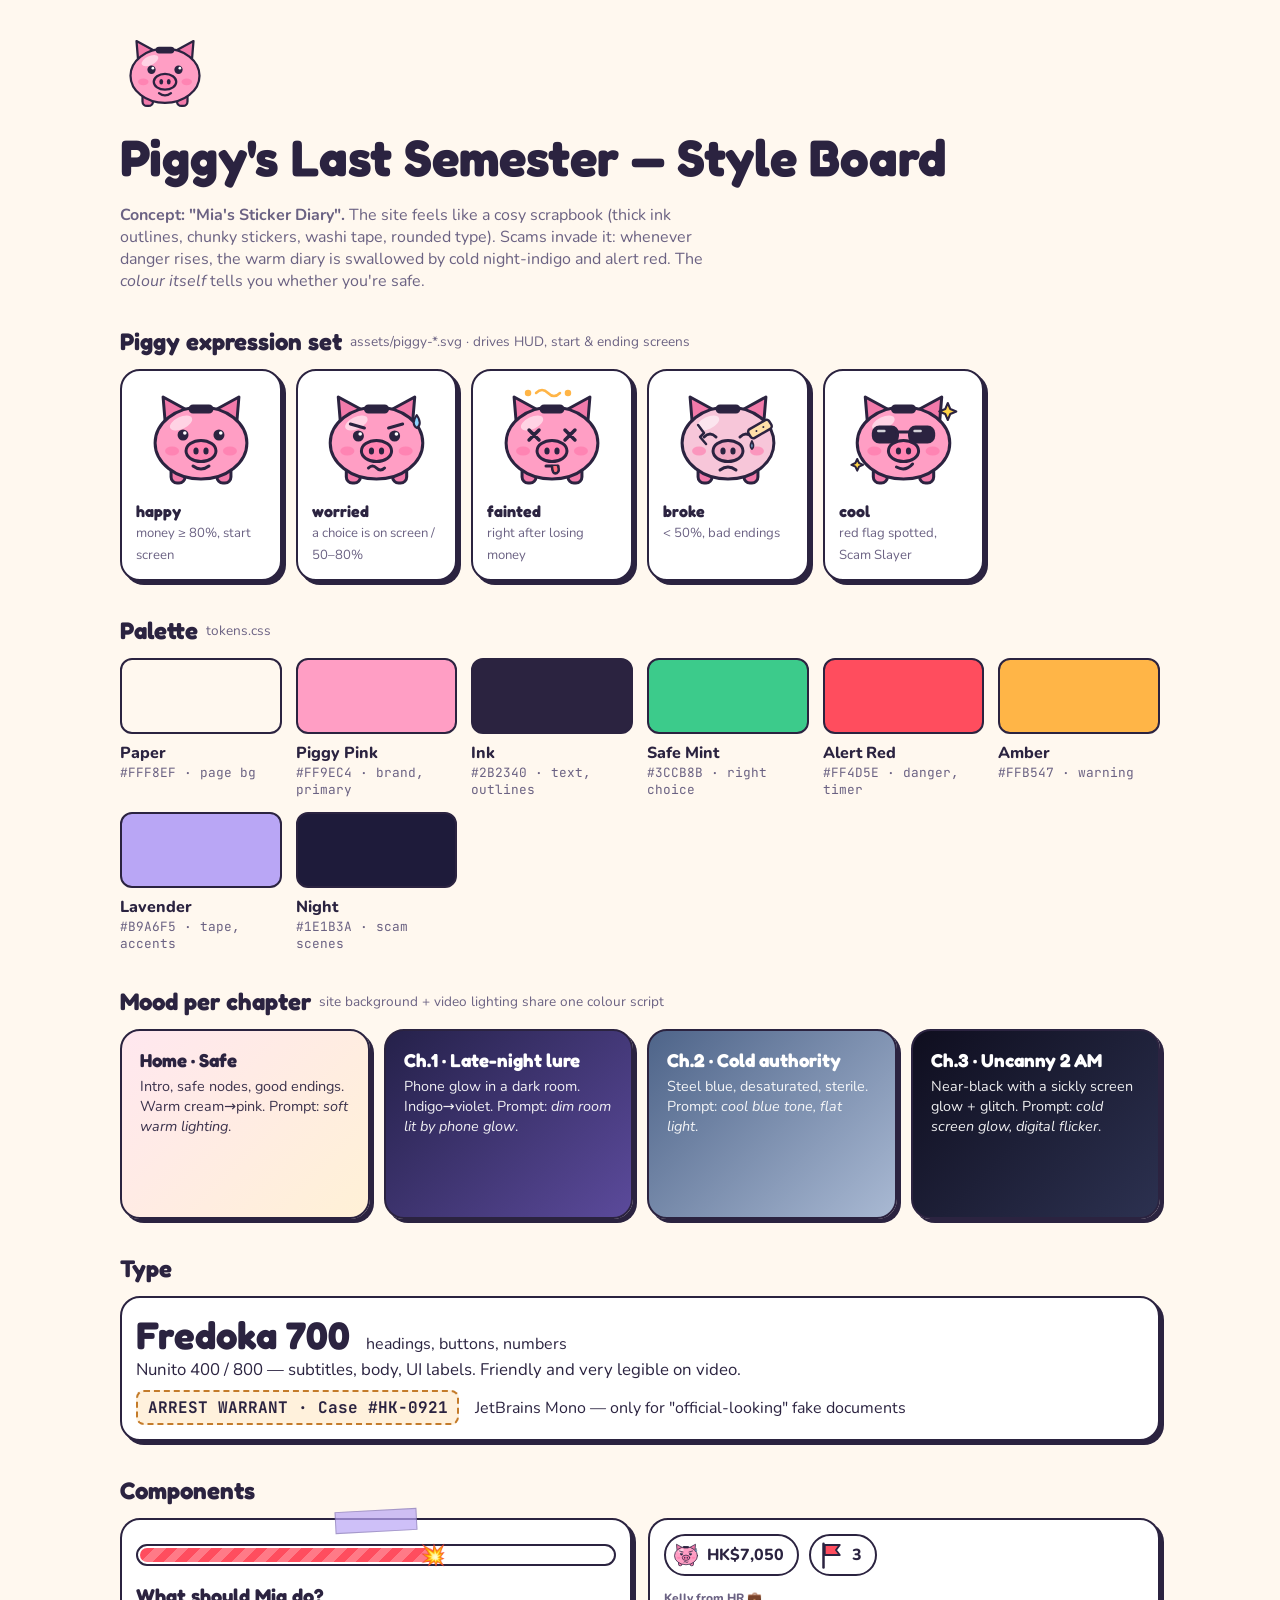
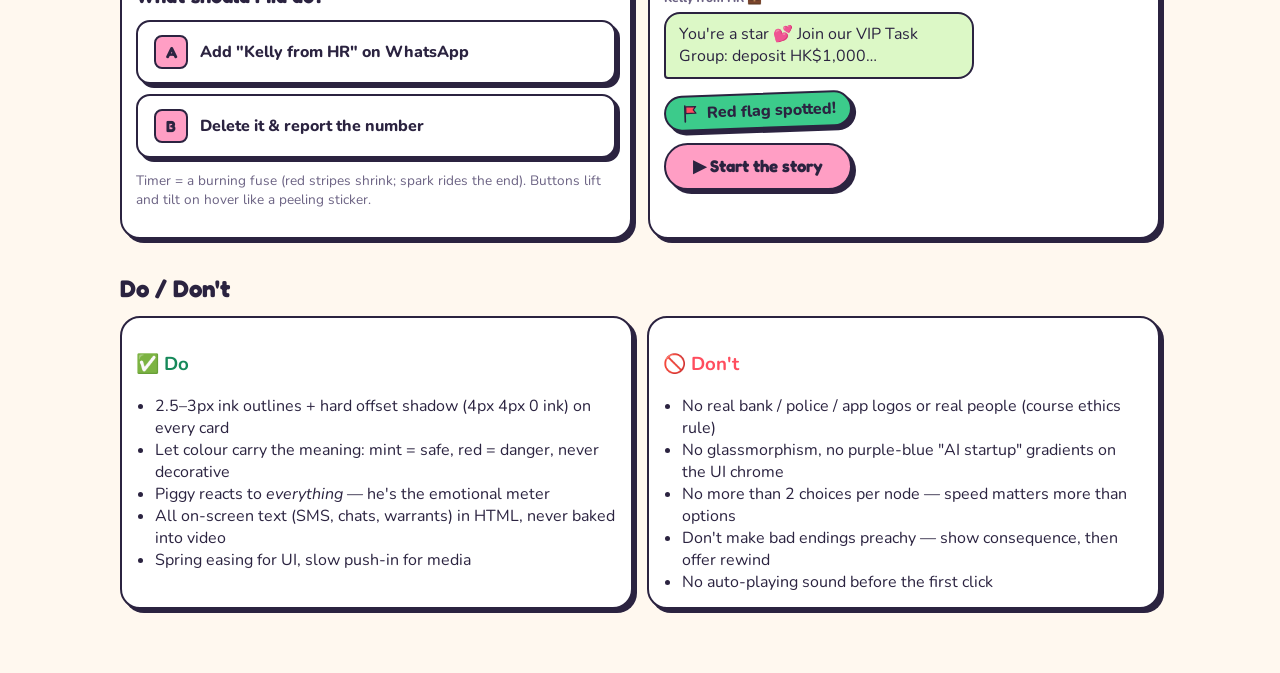
==== styleboard.html @ 3b6ccc5a "Interactive anti-scam story prototype: Piggy's Last Semester Branching story engine, Sticker Diary U" ====
<!doctype html>
<html lang="en">
<head>
<meta charset="utf-8">
<meta name="viewport" content="width=device-width, initial-scale=1">
<title>Piggy Style Board</title>
<link rel="preconnect" href="https://fonts.googleapis.com">
<link href="https://fonts.googleapis.com/css2?family=Fredoka:wght@500;600;700&family=Nunito:wght@400;700;800&family=JetBrains+Mono:wght@500;700&display=swap" rel="stylesheet">
<link rel="stylesheet" href="tokens.css">
<style>
  body{margin:0;background:var(--paper);color:var(--ink);font-family:var(--font-body)}
  .wrap{max-width:1040px;margin:0 auto;padding:32px 16px 64px}
  h1{font-family:var(--font-display);font-size:clamp(2rem,5vw,3.2rem);margin:.1em 0}
  h2{font-family:var(--font-display);font-size:1.5rem;margin:2.2rem 0 .8rem;display:flex;gap:.5rem;align-items:center}
  h2 small{font-family:var(--font-body);font-size:.85rem;color:var(--ink-soft);font-weight:400}
  .lead{color:var(--ink-soft);max-width:60ch}
  .grid{display:grid;gap:14px;grid-template-columns:repeat(auto-fill,minmax(150px,1fr))}
  .sticker{background:var(--card);border:var(--outline);border-radius:var(--r-lg);box-shadow:var(--shadow-sticker);padding:14px}
  .pig img{width:100%;height:110px;object-fit:contain}
  .pig b{display:block;font-family:var(--font-display)}
  .pig span{font-size:.82rem;color:var(--ink-soft)}
  .sw{height:72px;border-radius:12px;border:var(--outline);margin-bottom:8px}
  .sw-name{font-weight:800}.sw-hex{font-family:var(--font-mono);font-size:.8rem;color:var(--ink-soft)}
  .moods{display:grid;gap:14px;grid-template-columns:repeat(auto-fit,minmax(220px,1fr))}
  .mood{border-radius:var(--r-lg);border:var(--outline);padding:18px;min-height:150px;box-shadow:var(--shadow-sticker);color:#fff}
  .mood h3{font-family:var(--font-display);margin:0 0 .3em}
  .mood p{margin:0;font-size:.9rem;opacity:.92}
  .type-row{display:flex;gap:16px;flex-wrap:wrap;align-items:baseline}
  .t-display{font-family:var(--font-display);font-weight:700;font-size:2.4rem}
  .t-body{font-size:1.05rem}
  .t-mono{font-family:var(--font-mono);font-weight:700;background:#FFF1DC;border:2px dashed #C47B2A;padding:.3em .6em;border-radius:8px}
  .demo-stage{display:grid;gap:16px;grid-template-columns:1fr 1fr}
  @media (max-width:760px){.demo-stage{grid-template-columns:1fr}}
  .btn-choice{display:flex;gap:.7em;align-items:center;width:100%;text-align:left;font:800 1rem var(--font-body);background:var(--card);color:var(--ink);border:var(--outline);border-radius:var(--r-md);padding:.8em 1em;box-shadow:var(--shadow-sticker);cursor:pointer;transition:transform var(--t-fast) var(--ease-spring),box-shadow var(--t-fast)}
  .btn-choice:hover{transform:translate(-2px,-2px) rotate(-.5deg);box-shadow:6px 6px 0 var(--ink)}
  .btn-choice .key{display:grid;place-items:center;width:1.9em;height:1.9em;border-radius:8px;background:var(--pig);border:2.5px solid var(--ink);color:var(--ink);font-family:var(--font-display)}
  .btn-primary{font:700 1.05rem var(--font-display);background:var(--pig);color:var(--ink);border:var(--outline);border-radius:999px;padding:.7em 1.6em;box-shadow:var(--shadow-sticker);cursor:pointer}
  .fuse{position:relative;height:18px;border:var(--outline);border-radius:999px;background:var(--card);overflow:visible;margin:10px 0 18px}
  .fuse i{position:absolute;inset:2px auto 2px 2px;width:62%;border-radius:999px;background:repeating-linear-gradient(-45deg,var(--alert) 0 8px,#FF7A87 8px 16px)}
  .fuse b{position:absolute;left:62%;top:50%;transform:translate(-50%,-50%);font-size:1.3rem}
  .bubble{background:#DCF8C6;border:var(--outline);border-radius:16px 16px 16px 4px;padding:.6em .8em;max-width:280px}
  .phone-chip{font:800 .75rem var(--font-body);color:var(--ink-soft);margin-bottom:6px}
  .flag-stamp{display:inline-flex;gap:.4em;align-items:center;background:var(--safe);color:var(--ink);border:var(--outline);border-radius:999px;padding:.3em .9em;font-weight:800;transform:rotate(-2deg);box-shadow:var(--shadow-sticker)}
  .hud-demo{display:flex;gap:10px;flex-wrap:wrap}
  .hud-chip{display:flex;gap:.4em;align-items:center;background:var(--card);border:var(--outline);border-radius:999px;padding:.25em .8em .25em .3em;font-weight:800}
  .hud-chip img{width:30px;height:30px}
  .tape{position:relative}
  .tape::before{content:"";position:absolute;top:-10px;left:50%;width:80px;height:20px;transform:translateX(-50%) rotate(-3deg);background:rgba(185,166,245,.7);border:1.5px solid rgba(43,35,64,.25)}
  .do-dont{display:grid;grid-template-columns:1fr 1fr;gap:14px}
  @media (max-width:640px){.do-dont{grid-template-columns:1fr}}
  .do-dont ul{margin:.3em 0 0;padding-left:1.2em}
  .do h3{color:var(--safe-ink)}.dont h3{color:var(--alert)}
</style>
</head>
<body>
<div class="wrap">
  <img src="assets/piggy-happy.svg" alt="" width="90">
  <h1>Piggy's Last Semester — Style Board</h1>
  <p class="lead"><b>Concept: "Mia's Sticker Diary".</b> The site feels like a cosy scrapbook (thick ink outlines, chunky stickers, washi tape, rounded type). Scams invade it: whenever danger rises, the warm diary is swallowed by cold night-indigo and alert red. The <i>colour itself</i> tells you whether you're safe.</p>

  <h2>Piggy expression set <small>assets/piggy-*.svg · drives HUD, start &amp; ending screens</small></h2>
  <div class="grid">
    <div class="sticker pig"><img src="assets/piggy-happy.svg" alt=""><b>happy</b><span>money ≥ 80%, start screen</span></div>
    <div class="sticker pig"><img src="assets/piggy-worried.svg" alt=""><b>worried</b><span>a choice is on screen / 50–80%</span></div>
    <div class="sticker pig"><img src="assets/piggy-fainted.svg" alt=""><b>fainted</b><span>right after losing money</span></div>
    <div class="sticker pig"><img src="assets/piggy-broke.svg" alt=""><b>broke</b><span>&lt; 50%, bad endings</span></div>
    <div class="sticker pig"><img src="assets/piggy-cool.svg" alt=""><b>cool</b><span>red flag spotted, Scam Slayer</span></div>
  </div>

  <h2>Palette <small>tokens.css</small></h2>
  <div class="grid">
    <div><div class="sw" style="background:#FFF8EF"></div><div class="sw-name">Paper</div><div class="sw-hex">#FFF8EF · page bg</div></div>
    <div><div class="sw" style="background:#FF9EC4"></div><div class="sw-name">Piggy Pink</div><div class="sw-hex">#FF9EC4 · brand, primary</div></div>
    <div><div class="sw" style="background:#2B2340"></div><div class="sw-name">Ink</div><div class="sw-hex">#2B2340 · text, outlines</div></div>
    <div><div class="sw" style="background:#3CCB8B"></div><div class="sw-name">Safe Mint</div><div class="sw-hex">#3CCB8B · right choice</div></div>
    <div><div class="sw" style="background:#FF4D5E"></div><div class="sw-name">Alert Red</div><div class="sw-hex">#FF4D5E · danger, timer</div></div>
    <div><div class="sw" style="background:#FFB547"></div><div class="sw-name">Amber</div><div class="sw-hex">#FFB547 · warning</div></div>
    <div><div class="sw" style="background:#B9A6F5"></div><div class="sw-name">Lavender</div><div class="sw-hex">#B9A6F5 · tape, accents</div></div>
    <div><div class="sw" style="background:#1E1B3A"></div><div class="sw-name">Night</div><div class="sw-hex">#1E1B3A · scam scenes</div></div>
  </div>

  <h2>Mood per chapter <small>site background + video lighting share one colour script</small></h2>
  <div class="moods">
    <div class="mood" style="background:var(--mood-home);color:var(--ink)"><h3>Home · Safe</h3><p>Intro, safe nodes, good endings. Warm cream→pink. Prompt: <i>soft warm lighting</i>.</p></div>
    <div class="mood" style="background:var(--mood-ch1)"><h3>Ch.1 · Late-night lure</h3><p>Phone glow in a dark room. Indigo→violet. Prompt: <i>dim room lit by phone glow</i>.</p></div>
    <div class="mood" style="background:var(--mood-ch2)"><h3>Ch.2 · Cold authority</h3><p>Steel blue, desaturated, sterile. Prompt: <i>cool blue tone, flat light</i>.</p></div>
    <div class="mood" style="background:var(--mood-ch3)"><h3>Ch.3 · Uncanny 2 AM</h3><p>Near-black with a sickly screen glow + glitch. Prompt: <i>cold screen glow, digital flicker</i>.</p></div>
  </div>

  <h2>Type</h2>
  <div class="sticker">
    <div class="type-row"><span class="t-display">Fredoka 700</span><span>headings, buttons, numbers</span></div>
    <div class="type-row"><span class="t-body">Nunito 400 / 800 — subtitles, body, UI labels. Friendly and very legible on video.</span></div>
    <div class="type-row" style="margin-top:.6em"><span class="t-mono">ARREST WARRANT · Case #HK-0921</span><span>JetBrains Mono — only for "official-looking" fake documents</span></div>
  </div>

  <h2>Components</h2>
  <div class="demo-stage">
    <div class="sticker tape">
      <div class="fuse"><i></i><b>💥</b></div>
      <div style="font:700 1.25rem var(--font-display);margin-bottom:.6em">What should Mia do?</div>
      <div style="display:grid;gap:10px">
        <button class="btn-choice"><span class="key">A</span>Add "Kelly from HR" on WhatsApp</button>
        <button class="btn-choice"><span class="key">B</span>Delete it &amp; report the number</button>
      </div>
      <p style="font-size:.85rem;color:var(--ink-soft)">Timer = a burning fuse (red stripes shrink; spark rides the end). Buttons lift and tilt on hover like a peeling sticker.</p>
    </div>
    <div class="sticker" style="display:grid;gap:14px;align-content:start">
      <div class="hud-demo">
        <span class="hud-chip"><img src="assets/piggy-worried.svg" alt="">HK$7,050</span>
        <span class="hud-chip"><img src="assets/icon-flag.svg" alt="">3</span>
      </div>
      <div><div class="phone-chip">Kelly from HR 💼</div><div class="bubble">You're a star 💕 Join our VIP Task Group: deposit HK$1,000…</div></div>
      <div><span class="flag-stamp"><img src="assets/icon-flag.svg" width="20" alt="">Red flag spotted!</span></div>
      <div><button class="btn-primary">▶ Start the story</button></div>
    </div>
  </div>

  <h2>Do / Don't</h2>
  <div class="do-dont">
    <div class="sticker do"><h3>✅ Do</h3><ul>
      <li>2.5–3px ink outlines + hard offset shadow (4px 4px 0 ink) on every card</li>
      <li>Let colour carry the meaning: mint = safe, red = danger, never decorative</li>
      <li>Piggy reacts to <i>everything</i> — he's the emotional meter</li>
      <li>All on-screen text (SMS, chats, warrants) in HTML, never baked into video</li>
      <li>Spring easing for UI, slow push-in for media</li>
    </ul></div>
    <div class="sticker dont"><h3>🚫 Don't</h3><ul>
      <li>No real bank / police / app logos or real people (course ethics rule)</li>
      <li>No glassmorphism, no purple-blue "AI startup" gradients on the UI chrome</li>
      <li>No more than 2 choices per node — speed matters more than options</li>
      <li>Don't make bad endings preachy — show consequence, then offer rewind</li>
      <li>No auto-playing sound before the first click</li>
    </ul></div>
  </div>
</div>
</body>
</html>
---- tokens.css ----
/* Piggy's Last Semester — design tokens. Single source of truth for colour, type, shape, motion. */
:root{
  /* colour */
  --paper:#FFF8EF; --card:#FFFFFF; --ink:#2B2340; --ink-soft:#6B6283;
  --pig:#FF9EC4; --pig-deep:#F27AAA;
  --safe:#3CCB8B; --safe-ink:#16895A; --alert:#FF4D5E; --amber:#FFB547;
  --lavender:#B9A6F5; --sky:#8FD3FF; --gold:#FFD447; --night:#1E1B3A;

  /* chapter moods (stage backgrounds, mirror the video lighting) */
  --mood-home:linear-gradient(135deg,#FFE7EF 0%,#FFF1D6 100%);
  --mood-ch1:linear-gradient(135deg,#25214A 0%,#5B4A9B 100%);
  --mood-ch2:linear-gradient(135deg,#4E6489 0%,#A9B9D3 100%);
  --mood-ch3:linear-gradient(135deg,#0F0E1F 0%,#2C3150 100%);
  --mood-alert:linear-gradient(135deg,#FF9AA4 0%,#FFD6C2 100%);
  --mood-safe:linear-gradient(135deg,#C9F5DD 0%,#F0FFF6 100%);

  /* type */
  --font-display:"Fredoka","Arial Rounded MT Bold","PingFang SC","Noto Sans SC",sans-serif;
  --font-body:"Nunito",ui-rounded,system-ui,-apple-system,"PingFang SC","Noto Sans SC",sans-serif;
  --font-mono:"JetBrains Mono",ui-monospace,Menlo,monospace;

  /* shape */
  --outline:2.5px solid var(--ink);
  --r-sm:8px; --r-md:14px; --r-lg:20px;
  --shadow-sticker:4px 4px 0 var(--ink);

  /* motion */
  --ease-spring:cubic-bezier(.34,1.56,.64,1);
  --ease-out:cubic-bezier(.22,1,.36,1);
  --t-fast:160ms; --t-med:320ms; --t-slow:600ms;
}
@media (prefers-color-scheme: dark){
  :root:not([data-theme="light"]){ --paper:#17142B; --card:#25203F; --ink:#F4EEFF; --ink-soft:#B3A9CF; --shadow-sticker:4px 4px 0 #000; }
}
:root[data-theme="dark"]{ --paper:#17142B; --card:#25203F; --ink:#F4EEFF; --ink-soft:#B3A9CF; --shadow-sticker:4px 4px 0 #000; }
@media (prefers-reduced-motion: reduce){ :root{ --t-fast:0ms; --t-med:0ms; --t-slow:0ms; } }
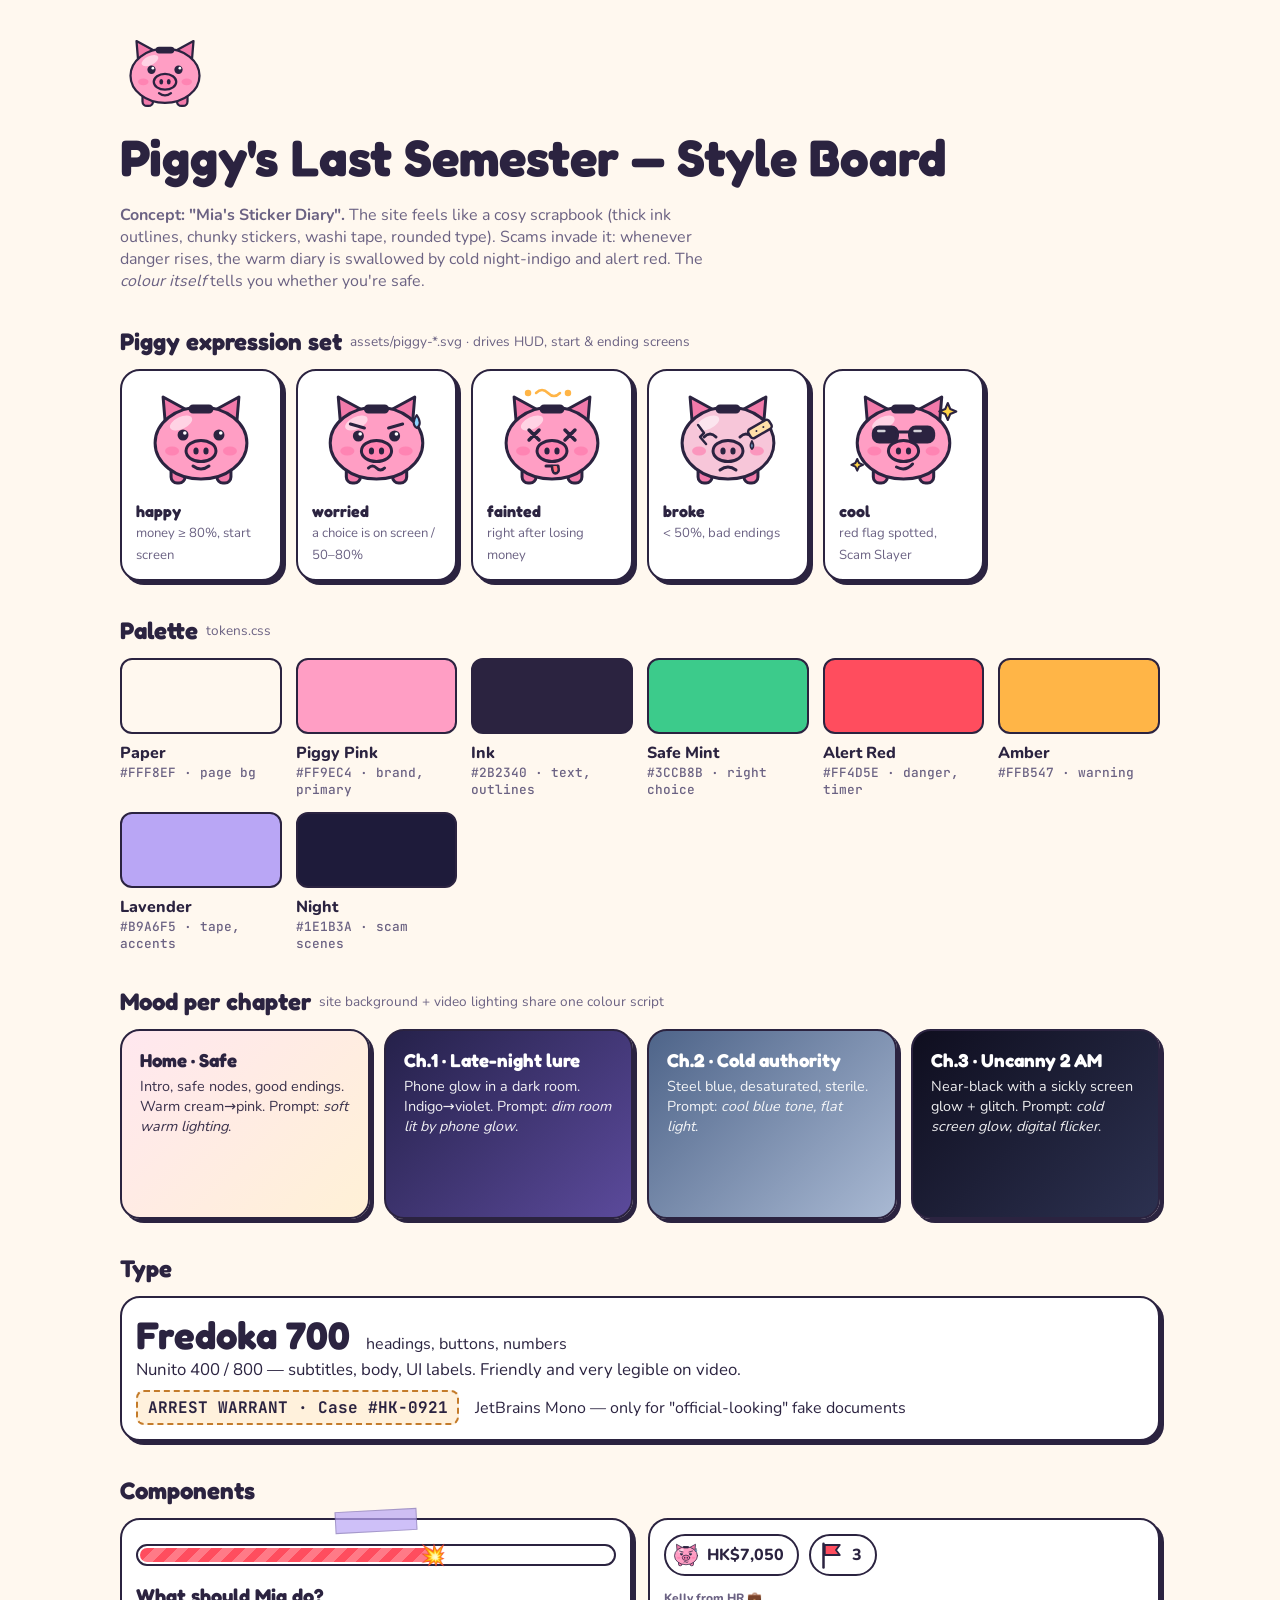
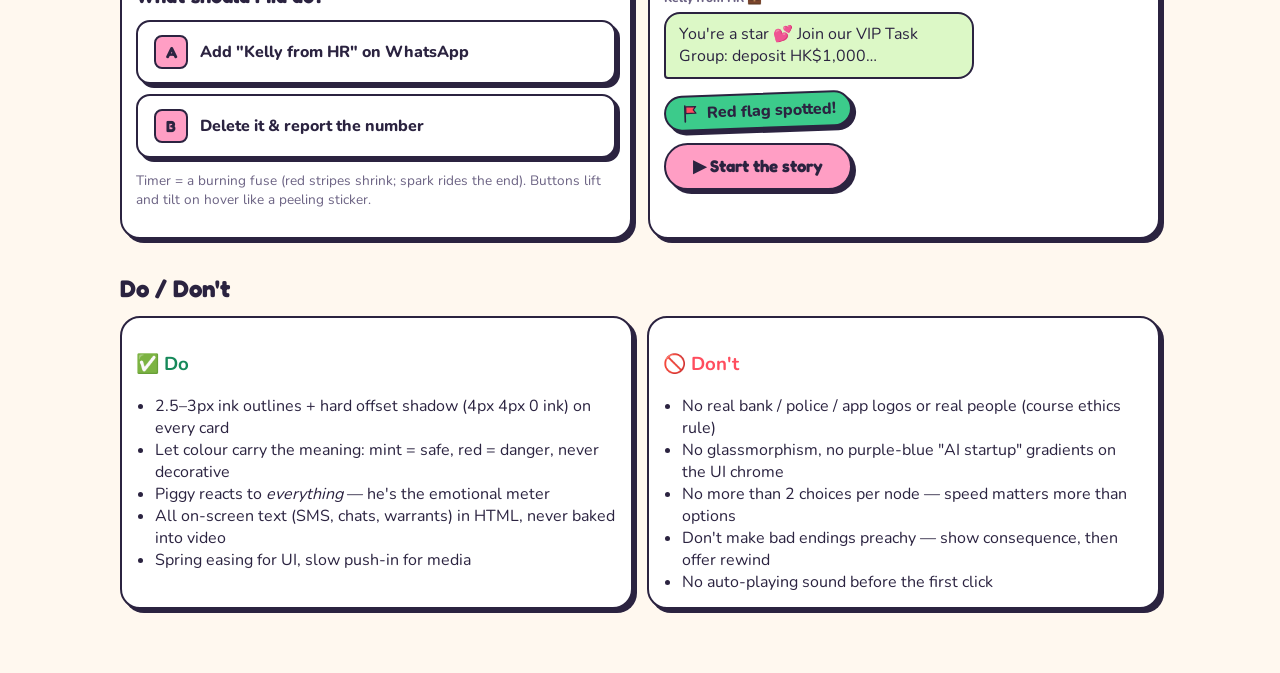
==== commit 6d224ecc: "Serve existing fonts locally and secure the style board" ====
--- a/styleboard.html
+++ b/styleboard.html
@@ -2,55 +2,12 @@
 <html lang="en">
 <head>
 <meta charset="utf-8">
+<meta http-equiv="Content-Security-Policy" content="default-src 'none'; script-src 'self'; style-src 'self'; font-src 'self'; img-src 'self' blob:; media-src 'self'; connect-src 'none'; base-uri 'none'; form-action 'none'; object-src 'none'">
 <meta name="viewport" content="width=device-width, initial-scale=1">
 <title>Piggy Style Board</title>
-<link rel="preconnect" href="https://fonts.googleapis.com">
-<link href="https://fonts.googleapis.com/css2?family=Fredoka:wght@500;600;700&family=Nunito:wght@400;700;800&family=JetBrains+Mono:wght@500;700&display=swap" rel="stylesheet">
+<link rel="stylesheet" href="fonts.css">
 <link rel="stylesheet" href="tokens.css">
-<style>
-  body{margin:0;background:var(--paper);color:var(--ink);font-family:var(--font-body)}
-  .wrap{max-width:1040px;margin:0 auto;padding:32px 16px 64px}
-  h1{font-family:var(--font-display);font-size:clamp(2rem,5vw,3.2rem);margin:.1em 0}
-  h2{font-family:var(--font-display);font-size:1.5rem;margin:2.2rem 0 .8rem;display:flex;gap:.5rem;align-items:center}
-  h2 small{font-family:var(--font-body);font-size:.85rem;color:var(--ink-soft);font-weight:400}
-  .lead{color:var(--ink-soft);max-width:60ch}
-  .grid{display:grid;gap:14px;grid-template-columns:repeat(auto-fill,minmax(150px,1fr))}
-  .sticker{background:var(--card);border:var(--outline);border-radius:var(--r-lg);box-shadow:var(--shadow-sticker);padding:14px}
-  .pig img{width:100%;height:110px;object-fit:contain}
-  .pig b{display:block;font-family:var(--font-display)}
-  .pig span{font-size:.82rem;color:var(--ink-soft)}
-  .sw{height:72px;border-radius:12px;border:var(--outline);margin-bottom:8px}
-  .sw-name{font-weight:800}.sw-hex{font-family:var(--font-mono);font-size:.8rem;color:var(--ink-soft)}
-  .moods{display:grid;gap:14px;grid-template-columns:repeat(auto-fit,minmax(220px,1fr))}
-  .mood{border-radius:var(--r-lg);border:var(--outline);padding:18px;min-height:150px;box-shadow:var(--shadow-sticker);color:#fff}
-  .mood h3{font-family:var(--font-display);margin:0 0 .3em}
-  .mood p{margin:0;font-size:.9rem;opacity:.92}
-  .type-row{display:flex;gap:16px;flex-wrap:wrap;align-items:baseline}
-  .t-display{font-family:var(--font-display);font-weight:700;font-size:2.4rem}
-  .t-body{font-size:1.05rem}
-  .t-mono{font-family:var(--font-mono);font-weight:700;background:#FFF1DC;border:2px dashed #C47B2A;padding:.3em .6em;border-radius:8px}
-  .demo-stage{display:grid;gap:16px;grid-template-columns:1fr 1fr}
-  @media (max-width:760px){.demo-stage{grid-template-columns:1fr}}
-  .btn-choice{display:flex;gap:.7em;align-items:center;width:100%;text-align:left;font:800 1rem var(--font-body);background:var(--card);color:var(--ink);border:var(--outline);border-radius:var(--r-md);padding:.8em 1em;box-shadow:var(--shadow-sticker);cursor:pointer;transition:transform var(--t-fast) var(--ease-spring),box-shadow var(--t-fast)}
-  .btn-choice:hover{transform:translate(-2px,-2px) rotate(-.5deg);box-shadow:6px 6px 0 var(--ink)}
-  .btn-choice .key{display:grid;place-items:center;width:1.9em;height:1.9em;border-radius:8px;background:var(--pig);border:2.5px solid var(--ink);color:var(--ink);font-family:var(--font-display)}
-  .btn-primary{font:700 1.05rem var(--font-display);background:var(--pig);color:var(--ink);border:var(--outline);border-radius:999px;padding:.7em 1.6em;box-shadow:var(--shadow-sticker);cursor:pointer}
-  .fuse{position:relative;height:18px;border:var(--outline);border-radius:999px;background:var(--card);overflow:visible;margin:10px 0 18px}
-  .fuse i{position:absolute;inset:2px auto 2px 2px;width:62%;border-radius:999px;background:repeating-linear-gradient(-45deg,var(--alert) 0 8px,#FF7A87 8px 16px)}
-  .fuse b{position:absolute;left:62%;top:50%;transform:translate(-50%,-50%);font-size:1.3rem}
-  .bubble{background:#DCF8C6;border:var(--outline);border-radius:16px 16px 16px 4px;padding:.6em .8em;max-width:280px}
-  .phone-chip{font:800 .75rem var(--font-body);color:var(--ink-soft);margin-bottom:6px}
-  .flag-stamp{display:inline-flex;gap:.4em;align-items:center;background:var(--safe);color:var(--ink);border:var(--outline);border-radius:999px;padding:.3em .9em;font-weight:800;transform:rotate(-2deg);box-shadow:var(--shadow-sticker)}
-  .hud-demo{display:flex;gap:10px;flex-wrap:wrap}
-  .hud-chip{display:flex;gap:.4em;align-items:center;background:var(--card);border:var(--outline);border-radius:999px;padding:.25em .8em .25em .3em;font-weight:800}
-  .hud-chip img{width:30px;height:30px}
-  .tape{position:relative}
-  .tape::before{content:"";position:absolute;top:-10px;left:50%;width:80px;height:20px;transform:translateX(-50%) rotate(-3deg);background:rgba(185,166,245,.7);border:1.5px solid rgba(43,35,64,.25)}
-  .do-dont{display:grid;grid-template-columns:1fr 1fr;gap:14px}
-  @media (max-width:640px){.do-dont{grid-template-columns:1fr}}
-  .do-dont ul{margin:.3em 0 0;padding-left:1.2em}
-  .do h3{color:var(--safe-ink)}.dont h3{color:var(--alert)}
-</style>
+<link rel="stylesheet" href="styleboard.css">
 </head>
 <body>
 <div class="wrap">
@@ -69,43 +26,43 @@
 
   <h2>Palette <small>tokens.css</small></h2>
   <div class="grid">
-    <div><div class="sw" style="background:#FFF8EF"></div><div class="sw-name">Paper</div><div class="sw-hex">#FFF8EF · page bg</div></div>
-    <div><div class="sw" style="background:#FF9EC4"></div><div class="sw-name">Piggy Pink</div><div class="sw-hex">#FF9EC4 · brand, primary</div></div>
-    <div><div class="sw" style="background:#2B2340"></div><div class="sw-name">Ink</div><div class="sw-hex">#2B2340 · text, outlines</div></div>
-    <div><div class="sw" style="background:#3CCB8B"></div><div class="sw-name">Safe Mint</div><div class="sw-hex">#3CCB8B · right choice</div></div>
-    <div><div class="sw" style="background:#FF4D5E"></div><div class="sw-name">Alert Red</div><div class="sw-hex">#FF4D5E · danger, timer</div></div>
-    <div><div class="sw" style="background:#FFB547"></div><div class="sw-name">Amber</div><div class="sw-hex">#FFB547 · warning</div></div>
-    <div><div class="sw" style="background:#B9A6F5"></div><div class="sw-name">Lavender</div><div class="sw-hex">#B9A6F5 · tape, accents</div></div>
-    <div><div class="sw" style="background:#1E1B3A"></div><div class="sw-name">Night</div><div class="sw-hex">#1E1B3A · scam scenes</div></div>
+    <div><div class="sample-1 sw"></div><div class="sw-name">Paper</div><div class="sw-hex">#FFF8EF · page bg</div></div>
+    <div><div class="sample-2 sw"></div><div class="sw-name">Piggy Pink</div><div class="sw-hex">#FF9EC4 · brand, primary</div></div>
+    <div><div class="sample-3 sw"></div><div class="sw-name">Ink</div><div class="sw-hex">#2B2340 · text, outlines</div></div>
+    <div><div class="sample-4 sw"></div><div class="sw-name">Safe Mint</div><div class="sw-hex">#3CCB8B · right choice</div></div>
+    <div><div class="sample-5 sw"></div><div class="sw-name">Alert Red</div><div class="sw-hex">#FF4D5E · danger, timer</div></div>
+    <div><div class="sample-6 sw"></div><div class="sw-name">Amber</div><div class="sw-hex">#FFB547 · warning</div></div>
+    <div><div class="sample-7 sw"></div><div class="sw-name">Lavender</div><div class="sw-hex">#B9A6F5 · tape, accents</div></div>
+    <div><div class="sample-8 sw"></div><div class="sw-name">Night</div><div class="sw-hex">#1E1B3A · scam scenes</div></div>
   </div>
 
   <h2>Mood per chapter <small>site background + video lighting share one colour script</small></h2>
   <div class="moods">
-    <div class="mood" style="background:var(--mood-home);color:var(--ink)"><h3>Home · Safe</h3><p>Intro, safe nodes, good endings. Warm cream→pink. Prompt: <i>soft warm lighting</i>.</p></div>
-    <div class="mood" style="background:var(--mood-ch1)"><h3>Ch.1 · Late-night lure</h3><p>Phone glow in a dark room. Indigo→violet. Prompt: <i>dim room lit by phone glow</i>.</p></div>
-    <div class="mood" style="background:var(--mood-ch2)"><h3>Ch.2 · Cold authority</h3><p>Steel blue, desaturated, sterile. Prompt: <i>cool blue tone, flat light</i>.</p></div>
-    <div class="mood" style="background:var(--mood-ch3)"><h3>Ch.3 · Uncanny 2 AM</h3><p>Near-black with a sickly screen glow + glitch. Prompt: <i>cold screen glow, digital flicker</i>.</p></div>
+    <div class="sample-9 mood"><h3>Home · Safe</h3><p>Intro, safe nodes, good endings. Warm cream→pink. Prompt: <i>soft warm lighting</i>.</p></div>
+    <div class="sample-10 mood"><h3>Ch.1 · Late-night lure</h3><p>Phone glow in a dark room. Indigo→violet. Prompt: <i>dim room lit by phone glow</i>.</p></div>
+    <div class="sample-11 mood"><h3>Ch.2 · Cold authority</h3><p>Steel blue, desaturated, sterile. Prompt: <i>cool blue tone, flat light</i>.</p></div>
+    <div class="sample-12 mood"><h3>Ch.3 · Uncanny 2 AM</h3><p>Near-black with a sickly screen glow + glitch. Prompt: <i>cold screen glow, digital flicker</i>.</p></div>
   </div>
 
   <h2>Type</h2>
   <div class="sticker">
     <div class="type-row"><span class="t-display">Fredoka 700</span><span>headings, buttons, numbers</span></div>
     <div class="type-row"><span class="t-body">Nunito 400 / 800 — subtitles, body, UI labels. Friendly and very legible on video.</span></div>
-    <div class="type-row" style="margin-top:.6em"><span class="t-mono">ARREST WARRANT · Case #HK-0921</span><span>JetBrains Mono — only for "official-looking" fake documents</span></div>
+    <div class="sample-13 type-row"><span class="t-mono">ARREST WARRANT · Case #HK-0921</span><span>JetBrains Mono — only for "official-looking" fake documents</span></div>
   </div>
 
   <h2>Components</h2>
   <div class="demo-stage">
     <div class="sticker tape">
       <div class="fuse"><i></i><b>💥</b></div>
-      <div style="font:700 1.25rem var(--font-display);margin-bottom:.6em">What should Mia do?</div>
-      <div style="display:grid;gap:10px">
+      <div class="sample-14">What should Mia do?</div>
+      <div class="sample-15">
         <button class="btn-choice"><span class="key">A</span>Add "Kelly from HR" on WhatsApp</button>
         <button class="btn-choice"><span class="key">B</span>Delete it &amp; report the number</button>
       </div>
-      <p style="font-size:.85rem;color:var(--ink-soft)">Timer = a burning fuse (red stripes shrink; spark rides the end). Buttons lift and tilt on hover like a peeling sticker.</p>
+      <p class="sample-16">Timer = a burning fuse (red stripes shrink; spark rides the end). Buttons lift and tilt on hover like a peeling sticker.</p>
     </div>
-    <div class="sticker" style="display:grid;gap:14px;align-content:start">
+    <div class="sample-17 sticker">
       <div class="hud-demo">
         <span class="hud-chip"><img src="assets/piggy-worried.svg" alt="">HK$7,050</span>
         <span class="hud-chip"><img src="assets/icon-flag.svg" alt="">3</span>
--- a/fonts.css
+++ b/fonts.css
@@ -0,0 +1,59 @@
+@font-face {
+  font-family: 'Fredoka';
+  font-style: normal;
+  font-weight: 500;
+  font-stretch: normal;
+  font-display: swap;
+  src: url(assets/fonts/font-0.ttf) format('truetype');
+}
+@font-face {
+  font-family: 'Fredoka';
+  font-style: normal;
+  font-weight: 600;
+  font-stretch: normal;
+  font-display: swap;
+  src: url(assets/fonts/font-1.ttf) format('truetype');
+}
+@font-face {
+  font-family: 'Fredoka';
+  font-style: normal;
+  font-weight: 700;
+  font-stretch: normal;
+  font-display: swap;
+  src: url(assets/fonts/font-2.ttf) format('truetype');
+}
+@font-face {
+  font-family: 'JetBrains Mono';
+  font-style: normal;
+  font-weight: 500;
+  font-display: swap;
+  src: url(assets/fonts/font-3.ttf) format('truetype');
+}
+@font-face {
+  font-family: 'JetBrains Mono';
+  font-style: normal;
+  font-weight: 700;
+  font-display: swap;
+  src: url(assets/fonts/font-4.ttf) format('truetype');
+}
+@font-face {
+  font-family: 'Nunito';
+  font-style: normal;
+  font-weight: 400;
+  font-display: swap;
+  src: url(assets/fonts/font-5.ttf) format('truetype');
+}
+@font-face {
+  font-family: 'Nunito';
+  font-style: normal;
+  font-weight: 700;
+  font-display: swap;
+  src: url(assets/fonts/font-6.ttf) format('truetype');
+}
+@font-face {
+  font-family: 'Nunito';
+  font-style: normal;
+  font-weight: 800;
+  font-display: swap;
+  src: url(assets/fonts/font-7.ttf) format('truetype');
+}
--- a/styleboard.css
+++ b/styleboard.css
@@ -0,0 +1,61 @@
+
+  body{margin:0;background:var(--paper);color:var(--ink);font-family:var(--font-body)}
+  .wrap{max-width:1040px;margin:0 auto;padding:32px 16px 64px}
+  h1{font-family:var(--font-display);font-size:clamp(2rem,5vw,3.2rem);margin:.1em 0}
+  h2{font-family:var(--font-display);font-size:1.5rem;margin:2.2rem 0 .8rem;display:flex;gap:.5rem;align-items:center}
+  h2 small{font-family:var(--font-body);font-size:.85rem;color:var(--ink-soft);font-weight:400}
+  .lead{color:var(--ink-soft);max-width:60ch}
+  .grid{display:grid;gap:14px;grid-template-columns:repeat(auto-fill,minmax(150px,1fr))}
+  .sticker{background:var(--card);border:var(--outline);border-radius:var(--r-lg);box-shadow:var(--shadow-sticker);padding:14px}
+  .pig img{width:100%;height:110px;object-fit:contain}
+  .pig b{display:block;font-family:var(--font-display)}
+  .pig span{font-size:.82rem;color:var(--ink-soft)}
+  .sw{height:72px;border-radius:12px;border:var(--outline);margin-bottom:8px}
+  .sw-name{font-weight:800}.sw-hex{font-family:var(--font-mono);font-size:.8rem;color:var(--ink-soft)}
+  .moods{display:grid;gap:14px;grid-template-columns:repeat(auto-fit,minmax(220px,1fr))}
+  .mood{border-radius:var(--r-lg);border:var(--outline);padding:18px;min-height:150px;box-shadow:var(--shadow-sticker);color:#fff}
+  .mood h3{font-family:var(--font-display);margin:0 0 .3em}
+  .mood p{margin:0;font-size:.9rem;opacity:.92}
+  .type-row{display:flex;gap:16px;flex-wrap:wrap;align-items:baseline}
+  .t-display{font-family:var(--font-display);font-weight:700;font-size:2.4rem}
+  .t-body{font-size:1.05rem}
+  .t-mono{font-family:var(--font-mono);font-weight:700;background:#FFF1DC;border:2px dashed #C47B2A;padding:.3em .6em;border-radius:8px}
+  .demo-stage{display:grid;gap:16px;grid-template-columns:1fr 1fr}
+  @media (max-width:760px){.demo-stage{grid-template-columns:1fr}}
+  .btn-choice{display:flex;gap:.7em;align-items:center;width:100%;text-align:left;font:800 1rem var(--font-body);background:var(--card);color:var(--ink);border:var(--outline);border-radius:var(--r-md);padding:.8em 1em;box-shadow:var(--shadow-sticker);cursor:pointer;transition:transform var(--t-fast) var(--ease-spring),box-shadow var(--t-fast)}
+  .btn-choice:hover{transform:translate(-2px,-2px) rotate(-.5deg);box-shadow:6px 6px 0 var(--ink)}
+  .btn-choice .key{display:grid;place-items:center;width:1.9em;height:1.9em;border-radius:8px;background:var(--pig);border:2.5px solid var(--ink);color:var(--ink);font-family:var(--font-display)}
+  .btn-primary{font:700 1.05rem var(--font-display);background:var(--pig);color:var(--ink);border:var(--outline);border-radius:999px;padding:.7em 1.6em;box-shadow:var(--shadow-sticker);cursor:pointer}
+  .fuse{position:relative;height:18px;border:var(--outline);border-radius:999px;background:var(--card);overflow:visible;margin:10px 0 18px}
+  .fuse i{position:absolute;inset:2px auto 2px 2px;width:62%;border-radius:999px;background:repeating-linear-gradient(-45deg,var(--alert) 0 8px,#FF7A87 8px 16px)}
+  .fuse b{position:absolute;left:62%;top:50%;transform:translate(-50%,-50%);font-size:1.3rem}
+  .bubble{background:#DCF8C6;border:var(--outline);border-radius:16px 16px 16px 4px;padding:.6em .8em;max-width:280px}
+  .phone-chip{font:800 .75rem var(--font-body);color:var(--ink-soft);margin-bottom:6px}
+  .flag-stamp{display:inline-flex;gap:.4em;align-items:center;background:var(--safe);color:var(--ink);border:var(--outline);border-radius:999px;padding:.3em .9em;font-weight:800;transform:rotate(-2deg);box-shadow:var(--shadow-sticker)}
+  .hud-demo{display:flex;gap:10px;flex-wrap:wrap}
+  .hud-chip{display:flex;gap:.4em;align-items:center;background:var(--card);border:var(--outline);border-radius:999px;padding:.25em .8em .25em .3em;font-weight:800}
+  .hud-chip img{width:30px;height:30px}
+  .tape{position:relative}
+  .tape::before{content:"";position:absolute;top:-10px;left:50%;width:80px;height:20px;transform:translateX(-50%) rotate(-3deg);background:rgba(185,166,245,.7);border:1.5px solid rgba(43,35,64,.25)}
+  .do-dont{display:grid;grid-template-columns:1fr 1fr;gap:14px}
+  @media (max-width:640px){.do-dont{grid-template-columns:1fr}}
+  .do-dont ul{margin:.3em 0 0;padding-left:1.2em}
+  .do h3{color:var(--safe-ink)}.dont h3{color:var(--alert)}
+
+.sample-1{background:#FFF8EF}
+.sample-2{background:#FF9EC4}
+.sample-3{background:#2B2340}
+.sample-4{background:#3CCB8B}
+.sample-5{background:#FF4D5E}
+.sample-6{background:#FFB547}
+.sample-7{background:#B9A6F5}
+.sample-8{background:#1E1B3A}
+.sample-9{background:var(--mood-home);color:var(--ink)}
+.sample-10{background:var(--mood-ch1)}
+.sample-11{background:var(--mood-ch2)}
+.sample-12{background:var(--mood-ch3)}
+.sample-13{margin-top:.6em}
+.sample-14{font:700 1.25rem var(--font-display);margin-bottom:.6em}
+.sample-15{display:grid;gap:10px}
+.sample-16{font-size:.85rem;color:var(--ink-soft)}
+.sample-17{display:grid;gap:14px;align-content:start}
